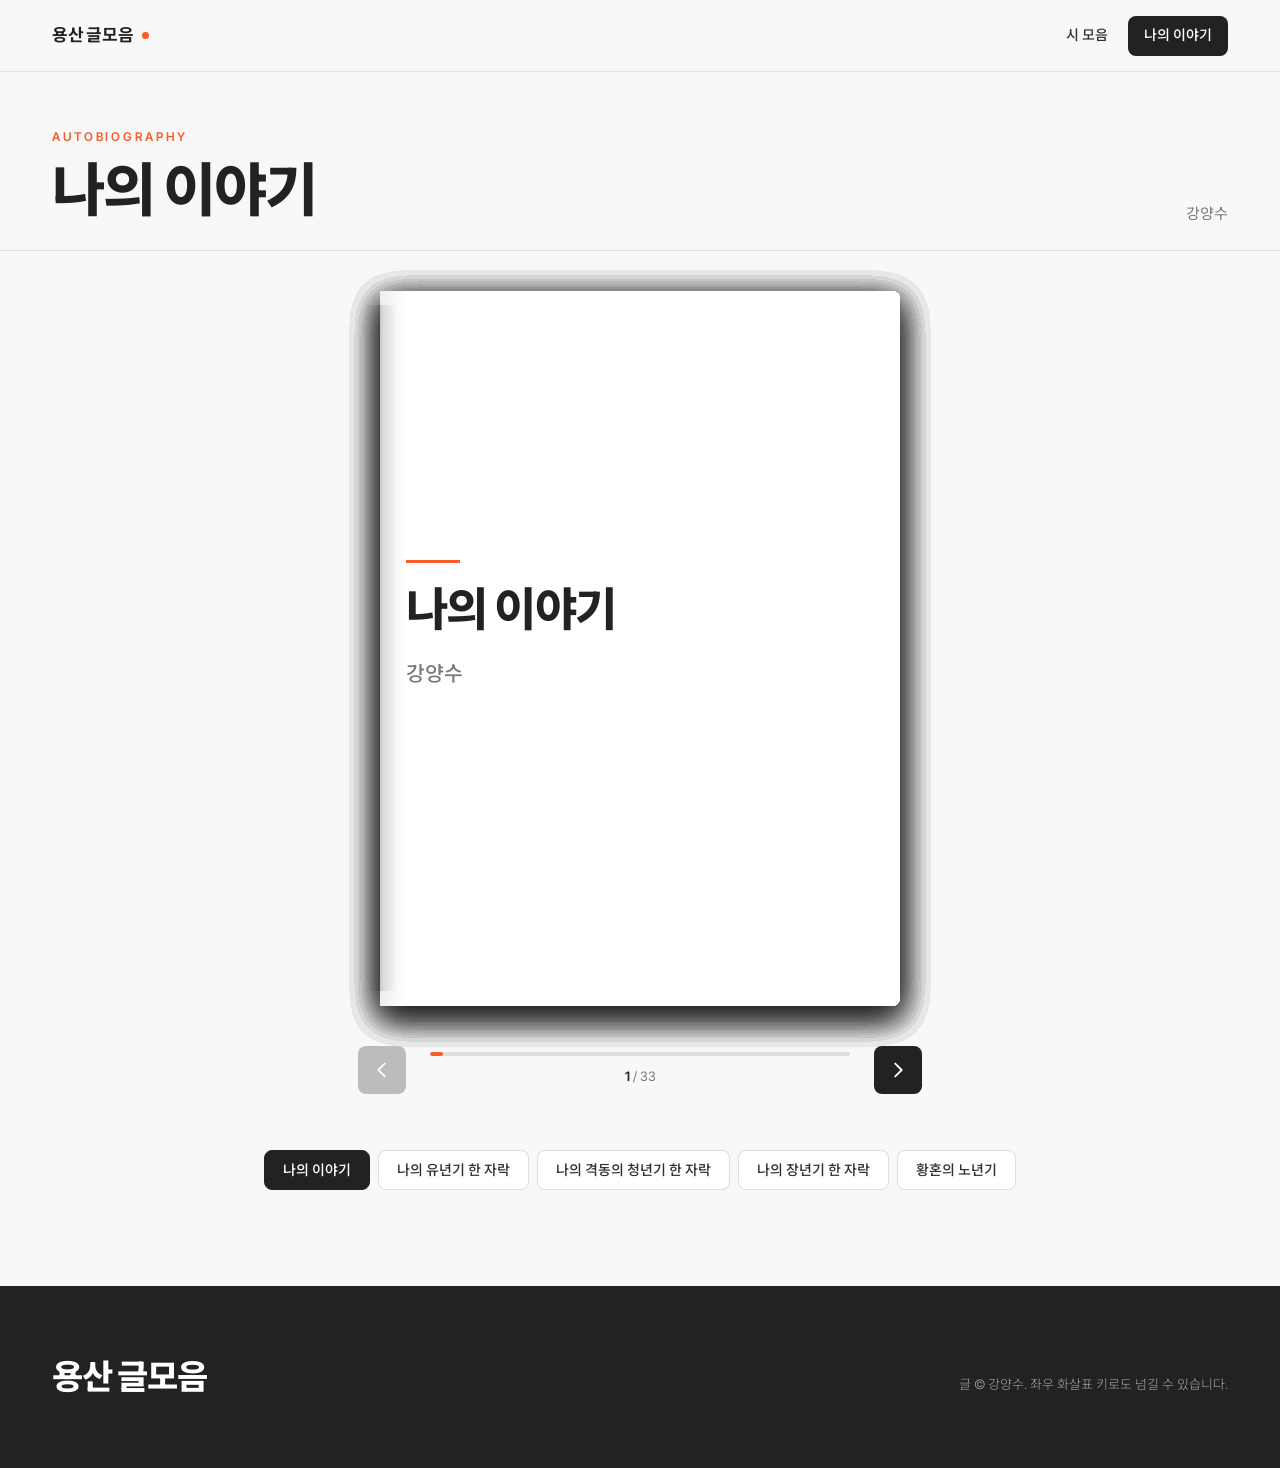
==== book.html @ c01364d7 "DESIGN.md 테마 적용 + 자서전 「나의 이야기」 책 추가 - 미니멀 흑백 + 오렌지 액센트(#FA5D29), Inter Tight / Noto Sans KR - 고정 헤더," ====
<!DOCTYPE html>
<html lang="ko">
<head>
<meta charset="utf-8">
<meta name="viewport" content="width=device-width, initial-scale=1">
<title>나의 이야기 — 용산 글모음</title>
<meta name="description" content="강양수의 자서전 「나의 이야기」를 한 장씩 넘겨 읽습니다.">
<meta name="theme-color" content="#F8F8F8">
<meta property="og:title" content="나의 이야기 — 용산 글모음">
<meta property="og:description" content="한 장씩 넘겨 읽는 자서전.">
<meta property="og:type" content="article">
<link rel="preconnect" href="https://fonts.googleapis.com">
<link rel="preconnect" href="https://fonts.gstatic.com" crossorigin>
<link href="https://fonts.googleapis.com/css2?family=Inter+Tight:wght@300;400;500;600;700;800&family=Noto+Sans+KR:wght@300;400;500;700;900&display=swap" rel="stylesheet">
<link rel="stylesheet" href="assets/style.css">
<link rel="stylesheet" href="assets/book.css">
<link rel="icon" href="data:image/svg+xml,<svg xmlns='http://www.w3.org/2000/svg' viewBox='0 0 32 32'><rect width='32' height='32' rx='7' fill='%23222'/><rect x='7' y='9' width='18' height='2.5' fill='%23fff'/><rect x='7' y='15' width='18' height='2.5' fill='%23fff'/><rect x='7' y='21' width='11' height='2.5' fill='%23FA5D29'/></svg>">
</head>
<body class="book-page">

<a class="skip-link" href="#stage">본문으로 건너뛰기</a>

<header class="header stuck" id="header">
  <div class="header-inner">
    <a class="wordmark" href="index.html">용산 글모음<span class="dot"></span></a>
    <nav class="nav" aria-label="주요">
      <ul class="nav-list">
        <li><a class="nav-link" href="index.html">시 모음</a></li>
        <li><a class="nav-link is-current" href="book.html" aria-current="page">나의 이야기</a></li>
      </ul>
    </nav>
  </div>
</header>

<main class="book-main">
  <div class="container book-head">
    <div>
      <p class="book-eyebrow">AUTOBIOGRAPHY</p>
      <h1 class="book-heading">나의 이야기</h1>
    </div>
    <p class="book-byline">강양수</p>
  </div>

  <div class="stage" id="stage">
    <div class="book" id="book" role="group" aria-label="책 본문" tabindex="0">
      <div class="book-spread" id="spread"></div>
    </div>
  </div>

  <div class="container controls">
    <button class="turn" id="prev" aria-label="이전 장">
      <svg viewBox="0 0 24 24" aria-hidden="true"><path d="M15 5l-7 7 7 7"/></svg>
    </button>

    <div class="progress-wrap">
      <div class="progress" role="progressbar" aria-valuemin="1" aria-valuemax="1" aria-valuenow="1" id="progress">
        <span id="progress-bar"></span>
      </div>
      <p class="progress-label"><span id="page-label">1</span> / <span id="page-total">1</span></p>
    </div>

    <button class="turn" id="next" aria-label="다음 장">
      <svg viewBox="0 0 24 24" aria-hidden="true"><path d="M9 5l7 7-7 7"/></svg>
    </button>
  </div>

  <nav class="toc container" id="toc" aria-label="목차"></nav>
</main>

<footer class="footer">
  <div class="container footer-inner">
    <p class="footer-mark">용산 글모음</p>
    <p class="footer-note">글 &copy; 강양수. 좌우 화살표 키로도 넘길 수 있습니다.</p>
  </div>
</footer>

<script src="assets/book.js"></script>
</body>
</html>
---- assets/style.css ----
/* ==========================================================================
   용산 글모음 — DESIGN.md (Sutera style) 기반 테마
   미니멀 흑백 기조 + 오렌지 액센트
   ========================================================================== */

:root {
  /* 배경 */
  --bg: #F8F8F8;
  --bg-2: #EDEDED;
  --white: #FFFFFF;

  /* 텍스트 */
  --text: #222222;
  --text-2: #313131;
  --text-muted: #7a7a7a;

  /* 액센트 */
  --accent: #FA5D29;
  --cyan: #0693E3;

  /* 버튼 */
  --btn-bg: #222222;
  --btn-bg-hover: #383838;

  /* 형태 */
  --r-sm: 8px;
  --r-lg: 16px;
  --shadow: 0 2px 8px rgba(0, 0, 0, .1);
  --shadow-lg: 0 18px 50px rgba(0, 0, 0, .18);

  /* 레이아웃 */
  --max: 1300px;
  --pad: 52px;
  --gap: 20px;
  --header-h: 118px;
  --header-h-sticky: 71px;

  /* 모션 */
  --ease: cubic-bezier(.25, 1, .5, 1);
  --t: all .3s ease;

  --font: "Inter Tight", "Noto Sans KR", -apple-system, BlinkMacSystemFont, "Segoe UI", sans-serif;
}

* { box-sizing: border-box; }

html {
  -webkit-text-size-adjust: 100%;
  scroll-behavior: smooth;
  scroll-padding-top: var(--header-h-sticky);
}

body {
  margin: 0;
  background: var(--bg);
  color: var(--text);
  font-family: var(--font);
  font-size: 16px;
  font-weight: 400;
  line-height: 1.6;
  word-break: keep-all;
  -webkit-font-smoothing: antialiased;
}

h1, h2, h3 { line-height: 1.2; margin: 0; font-weight: 700; letter-spacing: -.02em; }
p { margin: 0; }
img { max-width: 100%; }

.container {
  width: 100%;
  max-width: var(--max);
  margin-inline: auto;
  padding-inline: var(--pad);
}

.skip-link {
  position: absolute;
  left: -9999px;
  top: 0;
  z-index: 200;
  background: var(--text);
  color: #fff;
  padding: 12px 20px;
  border-radius: 0 0 var(--r-sm) 0;
}
.skip-link:focus { left: 0; }

:focus-visible { outline: 2px solid var(--accent); outline-offset: 3px; }

/* ==========================================================================
   버튼
   ========================================================================== */

.btn {
  display: inline-flex;
  align-items: center;
  justify-content: center;
  height: 48px;
  padding: 0 24px;
  border: none;
  border-radius: var(--r-sm);
  background: var(--btn-bg);
  color: #fff;
  font: inherit;
  font-weight: 500;
  text-decoration: none;
  cursor: pointer;
  transition: background .3s ease, transform .3s ease;
}
.btn:hover { background: var(--btn-bg-hover); }
.btn-accent { background: var(--accent); }
.btn-accent:hover { background: #e04d1c; }

.link-accent {
  color: var(--accent);
  text-decoration: none;
  font-weight: 500;
  border-bottom: 1px solid transparent;
  transition: var(--t);
}
.link-accent:hover { border-bottom-color: var(--accent); }
.link-accent::after { content: " \2197"; }

/* ==========================================================================
   헤더
   ========================================================================== */

.header {
  position: fixed;
  inset: 0 0 auto 0;
  z-index: 100;
  height: var(--header-h);
  display: flex;
  align-items: center;
  transition: height .3s ease, background .3s ease, box-shadow .3s ease;
}

.header.stuck {
  height: var(--header-h-sticky);
  background: rgba(248, 248, 248, .88);
  backdrop-filter: saturate(160%) blur(12px);
  box-shadow: 0 1px 0 rgba(34, 34, 34, .08);
}

.header-inner {
  width: 100%;
  max-width: var(--max);
  margin-inline: auto;
  padding-inline: var(--pad);
  display: flex;
  align-items: center;
  justify-content: space-between;
  gap: var(--gap);
}

.wordmark {
  display: inline-flex;
  align-items: center;
  gap: 8px;
  color: #fff;
  font-size: 17px;
  font-weight: 700;
  letter-spacing: -.01em;
  text-decoration: none;
  transition: color .3s ease;
}
.header.stuck .wordmark { color: var(--text); }

.wordmark .dot {
  width: 7px;
  height: 7px;
  border-radius: 50%;
  background: var(--accent);
}

.nav-list {
  display: flex;
  align-items: center;
  gap: 4px;
  margin: 0;
  padding: 0;
  list-style: none;
}

.nav-list button {
  height: 40px;
  padding: 0 16px;
  border: none;
  border-radius: var(--r-sm);
  background: transparent;
  color: rgba(255, 255, 255, .8);
  font: inherit;
  font-size: 14px;
  font-weight: 500;
  cursor: pointer;
  transition: var(--t);
}
.nav-list button:hover { color: #fff; background: rgba(255, 255, 255, .14); }
.nav-list button[aria-pressed="true"] { background: var(--accent); color: #fff; }

.header.stuck .nav-list button { color: var(--text-2); }
.header.stuck .nav-list button:hover { background: var(--bg-2); color: var(--text); }
.header.stuck .nav-list button[aria-pressed="true"] { background: var(--btn-bg); color: #fff; }

.burger {
  display: none;
  width: 44px;
  height: 44px;
  border: none;
  border-radius: var(--r-sm);
  background: transparent;
  cursor: pointer;
  padding: 12px 10px;
  flex-direction: column;
  justify-content: space-between;
}
.burger span {
  display: block;
  height: 2px;
  background: #fff;
  transition: var(--t);
}
.header.stuck .burger span { background: var(--text); }
.burger[aria-expanded="true"] span { background: var(--text); }
.burger[aria-expanded="true"] span:nth-child(1) { transform: translateY(9px) rotate(45deg); }
.burger[aria-expanded="true"] span:nth-child(2) { opacity: 0; }
.burger[aria-expanded="true"] span:nth-child(3) { transform: translateY(-9px) rotate(-45deg); }

/* 슬라이드아웃 패널 */
.panel {
  position: fixed;
  inset: 0 0 0 auto;
  width: min(340px, 84vw);
  z-index: 99;
  background: var(--white);
  box-shadow: var(--shadow-lg);
  padding: calc(var(--header-h-sticky) + 24px) 28px 32px;
  transform: translateX(100%);
  transition: transform .3s var(--ease);
}
.panel[hidden] { display: block; visibility: hidden; }
.panel.open { transform: translateX(0); visibility: visible; }

.panel-list { list-style: none; margin: 0; padding: 0; display: grid; gap: 6px; }
.panel-list button {
  width: 100%;
  height: 48px;
  padding: 0 18px;
  border: none;
  border-radius: var(--r-sm);
  background: var(--bg);
  color: var(--text-2);
  font: inherit;
  font-size: 15px;
  font-weight: 500;
  text-align: left;
  cursor: pointer;
  transition: var(--t);
}
.panel-list button[aria-pressed="true"] { background: var(--btn-bg); color: #fff; }

.panel-book { margin-top: 14px; padding-top: 14px; border-top: 1px solid rgba(34, 34, 34, .1); }
.panel-book a {
  display: flex;
  align-items: center;
  height: 48px;
  padding: 0 18px;
  border-radius: var(--r-sm);
  background: var(--accent);
  color: #fff;
  font-size: 15px;
  font-weight: 600;
  text-decoration: none;
}

/* ==========================================================================
   히어로
   ========================================================================== */

.hero {
  position: relative;
  min-height: 82vh;
  display: flex;
  align-items: center;
  background: #1a1a1a;
  overflow: hidden;
  isolation: isolate;
}

.hero-media {
  position: absolute;
  inset: 0;
  z-index: -1;
  background-image: url("thumbs/%EC%84%9C%EC%98%88%EC%8B%A4%20%EC%B0%AC%EA%B0%80.jpg");
  background-size: cover;
  background-position: center 38%;
  filter: grayscale(1) brightness(.42) contrast(1.05);
  transform: scale(1.04);
  animation: heroZoom 14s ease-out forwards;
}

@keyframes heroZoom {
  from { transform: scale(1.12); }
  to   { transform: scale(1.02); }
}

.hero-media::after {
  content: "";
  position: absolute;
  inset: 0;
  background: linear-gradient(180deg, rgba(0, 0, 0, .55) 0%, rgba(0, 0, 0, .2) 45%, rgba(0, 0, 0, .55) 100%);
}

.hero-inner {
  width: 100%;
  max-width: var(--max);
  margin-inline: auto;
  padding: calc(var(--header-h) + 40px) var(--pad) 170px;
  color: #fff;
}

.hero-eyebrow {
  font-size: 13px;
  font-weight: 600;
  letter-spacing: .24em;
  color: var(--accent);
  margin-bottom: 22px;
}

.hero-title {
  font-size: clamp(42px, 11.5vw, 146px);
  font-weight: 800;
  letter-spacing: -.035em;
  line-height: 1.02;
  margin-bottom: 28px;
}

.hero-title .line { display: block; overflow: hidden; }

.hero-sub {
  max-width: 40ch;
  font-size: clamp(16px, 1.5vw, 20px);
  font-weight: 300;
  line-height: 1.6;
  color: rgba(255, 255, 255, .82);
  margin-bottom: 34px;
}

/* 텍스트 리빌 — display 는 각 요소의 것을 그대로 둔다 */
.reveal {
  transform: translateY(1.3em);
  opacity: 0;
  animation: revealUp 1.2s var(--ease) forwards;
  animation-delay: var(--d, 0ms);
}
span.reveal { display: inline-block; }
@keyframes revealUp {
  to { transform: translateY(0); opacity: 1; }
}

/* Shape divider */
.shape-divider {
  position: absolute;
  left: 0;
  right: 0;
  bottom: -1px;
  height: 150px;
  line-height: 0;
  pointer-events: none;
}
.shape-divider svg { width: 100%; height: 100%; display: block; }
.shape-divider path { fill: var(--bg); }

/* ==========================================================================
   목록
   ========================================================================== */

main { padding: 72px 0 110px; }

.section-head {
  display: flex;
  align-items: baseline;
  justify-content: space-between;
  gap: var(--gap);
  padding-bottom: 22px;
  margin-bottom: 40px;
  border-bottom: 1px solid rgba(34, 34, 34, .12);
}

.section-title {
  font-size: clamp(24px, 3.4vw, 42px);
  font-weight: 700;
  letter-spacing: -.03em;
}

.section-meta {
  font-size: 14px;
  color: var(--text-muted);
  white-space: nowrap;
}
.section-meta #count { color: var(--accent); font-weight: 600; }

.grid {
  display: grid;
  grid-template-columns: repeat(auto-fill, minmax(280px, 1fr));
  gap: 36px var(--gap);
}

.card {
  display: flex;
  flex-direction: column;
  padding: 0;
  border: none;
  text-align: left;
  font: inherit;
  color: inherit;
  background: transparent;
  cursor: pointer;
  opacity: 0;
  transform: translateY(28px);
  transition: opacity .7s var(--ease), transform .7s var(--ease);
}
.card.in { opacity: 1; transform: none; }

.card-media {
  position: relative;
  aspect-ratio: 16 / 12;
  overflow: hidden;
  border-radius: var(--r-lg);
  background: var(--bg-2);
}

.card-media img {
  width: 100%;
  height: 100%;
  object-fit: cover;
  object-position: 50% 20%;
  display: block;
  transition: transform .5s var(--ease), filter .3s ease;
}

.card:hover .card-media img,
.card:focus-visible .card-media img {
  transform: scale(1.045);
  filter: brightness(80%);
}

.card-tag {
  position: absolute;
  left: 14px;
  top: 14px;
  z-index: 1;
  height: 28px;
  padding: 0 12px;
  display: inline-flex;
  align-items: center;
  border-radius: 999px;
  background: rgba(255, 255, 255, .92);
  color: var(--text);
  font-size: 12px;
  font-weight: 600;
  letter-spacing: .02em;
}

.card-body { padding: 18px 2px 0; }

.card-title {
  font-size: 20px;
  font-weight: 700;
  letter-spacing: -.02em;
  margin-bottom: 8px;
  transition: color .3s ease;
}
.card:hover .card-title { color: var(--accent); }

.card-excerpt {
  font-size: 14px;
  font-weight: 300;
  line-height: 1.7;
  color: var(--text-muted);
  white-space: pre-line;
  overflow: hidden;
  display: -webkit-box;
  -webkit-line-clamp: 2;
  -webkit-box-orient: vertical;
}

.empty {
  padding: 60px 0 40px;
  text-align: center;
  color: var(--text-muted);
}

/* 자서전 배너 */
.banner {
  margin-top: 72px;
  padding: clamp(32px, 4vw, 52px);
  border-radius: var(--r-lg);
  background: var(--text);
  color: #fff;
  text-decoration: none;
  display: flex;
  align-items: center;
  justify-content: space-between;
  gap: 28px;
  flex-wrap: wrap;
  transition: background .3s ease;
}
.banner:hover { background: var(--btn-bg-hover); }

.banner-eyebrow {
  font-size: 12px;
  font-weight: 600;
  letter-spacing: .24em;
  color: var(--accent);
  margin-bottom: 10px;
}
.banner-title {
  font-size: clamp(26px, 3.4vw, 40px);
  font-weight: 800;
  letter-spacing: -.03em;
  margin-bottom: 8px;
}
.banner-sub { font-size: 15px; font-weight: 300; color: rgba(255, 255, 255, .68); }

.banner-cta {
  flex: none;
  display: inline-flex;
  align-items: center;
  gap: 10px;
  height: 48px;
  padding: 0 22px;
  border-radius: var(--r-sm);
  background: var(--accent);
  font-size: 15px;
  font-weight: 600;
  transition: transform .3s ease;
}
.banner:hover .banner-cta { transform: translateX(4px); }
.banner-cta svg { width: 18px; height: 18px; fill: none; stroke: currentColor; stroke-width: 2; stroke-linecap: round; stroke-linejoin: round; }

/* 헤더의 자서전 링크 */
.nav-book {
  display: inline-flex;
  align-items: center;
  height: 40px;
  margin-left: 10px;
  padding: 0 16px;
  border: 1px solid rgba(255, 255, 255, .32);
  border-radius: var(--r-sm);
  color: #fff;
  font-size: 14px;
  font-weight: 500;
  text-decoration: none;
  white-space: nowrap;
  transition: var(--t);
}
.nav-book:hover { background: #fff; color: var(--text); border-color: #fff; }
.header.stuck .nav-book { border-color: rgba(34, 34, 34, .2); color: var(--text-2); }
.header.stuck .nav-book:hover { background: var(--btn-bg); border-color: var(--btn-bg); color: #fff; }

/* ==========================================================================
   푸터
   ========================================================================== */

.footer {
  background: var(--text);
  color: #fff;
  padding: 64px 0;
}

.footer-inner {
  display: flex;
  align-items: baseline;
  justify-content: space-between;
  gap: var(--gap);
  flex-wrap: wrap;
}

.footer-mark {
  font-size: clamp(22px, 3vw, 34px);
  font-weight: 800;
  letter-spacing: -.03em;
}

.footer-note {
  font-size: 13px;
  font-weight: 300;
  color: rgba(255, 255, 255, .6);
}

/* ==========================================================================
   뷰어
   ========================================================================== */

.viewer {
  position: fixed;
  inset: 0;
  z-index: 150;
  background: rgba(20, 20, 20, .86);
  backdrop-filter: blur(6px);
  overflow-y: auto;
  padding: 84px 24px 48px;
  animation: fadeIn .3s ease;
}
.viewer[hidden] { display: none; }
@keyframes fadeIn { from { opacity: 0 } to { opacity: 1 } }

.viewer-panel {
  width: min(1180px, 100%);
  margin-inline: auto;
  background: var(--white);
  border-radius: var(--r-lg);
  box-shadow: var(--shadow-lg);
  overflow: hidden;
}

.viewer-head {
  display: flex;
  align-items: flex-start;
  justify-content: space-between;
  gap: var(--gap);
  padding: 32px 40px 26px;
  border-bottom: 1px solid rgba(34, 34, 34, .1);
}

.viewer-cat {
  font-size: 12px;
  font-weight: 600;
  letter-spacing: .18em;
  color: var(--accent);
  margin-bottom: 8px;
}

.viewer-head h2 {
  font-size: clamp(24px, 3vw, 36px);
  font-weight: 700;
  letter-spacing: -.03em;
}

.viewer-count { font-size: 13px; color: var(--text-muted); white-space: nowrap; padding-top: 6px; }

.viewer-body { display: grid; grid-template-columns: 1.1fr 1fr; }

.viewer-figure {
  margin: 0;
  padding: 32px;
  background: var(--bg-2);
}

.viewer-figure img {
  width: 100%;
  height: auto;
  display: block;
  border-radius: var(--r-sm);
  box-shadow: var(--shadow);
  background: #fff;
}

.viewer-figure figcaption { margin-top: 18px; text-align: center; font-size: 13px; }

.viewer-text {
  padding: 40px 44px 52px;
  white-space: pre-wrap;
  font-size: 16px;
  font-weight: 300;
  line-height: 2;
  color: var(--text-2);
  overflow-wrap: break-word;
}

.viewer-text .poem-title {
  display: block;
  font-size: 19px;
  font-weight: 700;
  color: var(--text);
  letter-spacing: -.02em;
  margin-bottom: 26px;
  padding-bottom: 18px;
  border-bottom: 2px solid var(--accent);
  width: fit-content;
}

.spinner {
  display: inline-block;
  width: 18px;
  height: 18px;
  border: 2px solid rgba(34, 34, 34, .18);
  border-top-color: var(--accent);
  border-radius: 50%;
  animation: loadingSpinner .6s linear infinite;
  vertical-align: -3px;
}
@keyframes loadingSpinner {
  0%   { transform: rotate(0deg); }
  100% { transform: rotate(360deg); }
}

/* 뷰어 컨트롤 */
.ctrl {
  position: fixed;
  z-index: 160;
  width: 48px;
  height: 48px;
  border: none;
  border-radius: var(--r-sm);
  background: rgba(255, 255, 255, .14);
  color: #fff;
  cursor: pointer;
  display: grid;
  place-items: center;
  transition: background .3s ease;
}
.ctrl:hover { background: rgba(255, 255, 255, .3); }
.ctrl svg { width: 22px; height: 22px; fill: none; stroke: currentColor; stroke-width: 2; stroke-linecap: round; stroke-linejoin: round; }

.ctrl-close { top: 24px; right: 24px; }
.ctrl-prev  { top: 50%; left: 24px;  transform: translateY(-50%); }
.ctrl-next  { top: 50%; right: 24px; transform: translateY(-50%); }

/* ==========================================================================
   반응형
   ========================================================================== */

@media (max-width: 1270px) {
  :root { --pad: 40px; }
}

@media (max-width: 999px) {
  :root { --header-h: 76px; --header-h-sticky: 64px; }
  .nav { display: none; }
  .burger { display: flex; }
  .hero-inner { padding-bottom: 140px; }
  .viewer-body { grid-template-columns: 1fr; }
  .viewer-figure { padding: 24px; }
  .viewer-head { padding: 26px 26px 22px; }
  .viewer-text { padding: 30px 26px 40px; }
  .ctrl-prev { left: 12px; }
  .ctrl-next { right: 12px; }
  .ctrl-close { top: 16px; right: 16px; }
}

@media (max-width: 768px) {
  :root { --pad: 24px; }
  .shape-divider { height: 80px; }
  main { padding: 48px 0 80px; }
  .grid { grid-template-columns: repeat(auto-fill, minmax(240px, 1fr)); gap: 30px 16px; }
  .viewer { padding: 76px 12px 32px; }
}

@media (max-width: 576px) {
  .grid { grid-template-columns: 1fr; }
  .hero { min-height: 74vh; }
  .footer { padding: 44px 0; }
  .footer-inner { flex-direction: column; gap: 12px; }
}

@media (prefers-reduced-motion: reduce) {
  html { scroll-behavior: auto; }
  *, *::before, *::after {
    animation-duration: .01ms !important;
    animation-iteration-count: 1 !important;
    transition-duration: .01ms !important;
  }
  .reveal { transform: none; opacity: 1; }
  .card { opacity: 1; transform: none; }
  .hero-media { animation: none; transform: none; }
}
---- assets/book.css ----
/* ==========================================================================
   나의 이야기 — 넘겨 읽는 책
   style.css 의 토큰을 그대로 쓴다
   ========================================================================== */

.book-page { background: var(--bg); }

.book-main { padding: calc(var(--header-h-sticky) + 56px) 0 96px; }

/* ---------- 머리말 ---------- */

.book-head {
  display: flex;
  align-items: flex-end;
  justify-content: space-between;
  gap: var(--gap);
  flex-wrap: wrap;
  padding-bottom: 24px;
  margin-bottom: 40px;
  border-bottom: 1px solid rgba(34, 34, 34, .12);
}

.book-eyebrow {
  font-size: 12px;
  font-weight: 600;
  letter-spacing: .24em;
  color: var(--accent);
  margin-bottom: 10px;
}

.book-heading {
  font-size: clamp(30px, 5vw, 58px);
  font-weight: 800;
  letter-spacing: -.035em;
}

.book-byline { font-size: 15px; color: var(--text-muted); }

/* ---------- 무대 ---------- */

.stage {
  width: 100%;
  max-width: var(--max);
  margin-inline: auto;
  padding-inline: var(--pad);
}

.book {
  position: relative;
  margin-inline: auto;
  width: min(1040px, 100%);
  aspect-ratio: 16 / 11;
  perspective: 2600px;
  outline: none;
}

.book-spread {
  position: absolute;
  inset: 0;
  transform-style: preserve-3d;
  transition: transform .5s var(--ease);
}

/* 한 쪽만 펼쳐졌을 때는 가운데로 */
.book-spread.at-start { transform: translateX(-25%); }
.book-spread.at-end   { transform: translateX(25%); }

/* 책등 그림자 */
.book-spread::before {
  content: "";
  position: absolute;
  left: 50%;
  top: 2%;
  bottom: 2%;
  width: 34px;
  transform: translateX(-50%);
  background: linear-gradient(90deg, rgba(0, 0, 0, 0) 0%, rgba(0, 0, 0, .09) 42%, rgba(0, 0, 0, .16) 50%, rgba(0, 0, 0, .09) 58%, rgba(0, 0, 0, 0) 100%);
  z-index: 60;
  pointer-events: none;
}

/* ---------- 장(sheet) ---------- */

.sheet {
  position: absolute;
  top: 0;
  left: 50%;
  width: 50%;
  height: 100%;
  transform-origin: left center;
  transform-style: preserve-3d;
  transition: transform .85s var(--ease);
}

.sheet.flipped { transform: rotateY(-180deg); }

.leaf {
  position: absolute;
  inset: 0;
  backface-visibility: hidden;
  -webkit-backface-visibility: hidden;
  background: var(--white);
  border-radius: 0 var(--r-sm) var(--r-sm) 0;
  box-shadow: 0 10px 34px rgba(0, 0, 0, .13);
  overflow: hidden;
  display: flex;
  flex-direction: column;
}

.leaf.back {
  transform: rotateY(180deg);
  border-radius: var(--r-sm) 0 0 var(--r-sm);
  box-shadow: 0 10px 34px rgba(0, 0, 0, .1);
}

/* 안쪽 접힘 음영 */
.leaf::after {
  content: "";
  position: absolute;
  top: 0;
  bottom: 0;
  width: 26px;
  pointer-events: none;
}
.leaf.front::after { left: 0;  background: linear-gradient(90deg, rgba(0, 0, 0, .07), rgba(0, 0, 0, 0)); }
.leaf.back::after  { right: 0; background: linear-gradient(270deg, rgba(0, 0, 0, .07), rgba(0, 0, 0, 0)); }

/* ---------- 지면 ---------- */

.leaf-body {
  flex: 1;
  padding: clamp(28px, 4.2%, 56px) clamp(26px, 5%, 58px);
  overflow-y: auto;
  overscroll-behavior: contain;
}

.leaf-foot {
  flex: none;
  padding: 0 clamp(26px, 5%, 58px) 20px;
  font-size: 12px;
  color: #b3aca6;
  letter-spacing: .08em;
}
.leaf.front .leaf-foot { text-align: right; }
.leaf.back  .leaf-foot { text-align: left; }

.leaf p {
  font-size: clamp(13.5px, 1.15vw, 15.5px);
  font-weight: 300;
  line-height: 1.95;
  color: var(--text-2);
  margin-bottom: 1.05em;
}
.leaf p:last-child { margin-bottom: 0; }

.leaf .verse {
  margin: 1.4em 0;
  padding-left: 1.1em;
  border-left: 2px solid var(--accent);
  font-weight: 400;
  color: var(--text);
  white-space: pre-line;
  line-height: 1.9;
}

/* 표지 / 장 표제지 */
.leaf.is-cover .leaf-body,
.leaf.is-chapter .leaf-body {
  display: flex;
  flex-direction: column;
  align-items: flex-start;
  justify-content: center;
}

.leaf .p-title {
  font-size: clamp(30px, 3.6vw, 50px);
  font-weight: 800;
  letter-spacing: -.035em;
  line-height: 1.15;
  color: var(--text);
}

.leaf .p-sub {
  font-size: clamp(15px, 1.6vw, 21px);
  font-weight: 500;
  color: var(--text-muted);
  margin-top: 14px;
}

.leaf.is-cover .p-title { margin-bottom: 4px; }
.leaf.is-cover::before,
.leaf.is-chapter::before {
  content: "";
  position: absolute;
  left: clamp(26px, 5%, 58px);
  top: 50%;
  width: 54px;
  height: 3px;
  background: var(--accent);
  transform: translateY(-88px);
}

.leaf.is-chapter .p-sub {
  font-size: clamp(22px, 2.8vw, 36px);
  font-weight: 700;
  color: var(--text);
  letter-spacing: -.03em;
  margin-top: 0;
}

.leaf.is-blank { background: #fbfaf8; }

/* ---------- 조작부 ---------- */

.controls {
  display: flex;
  align-items: center;
  justify-content: center;
  gap: 24px;
  margin-top: 40px;
}

.turn {
  flex: none;
  width: 48px;
  height: 48px;
  border: none;
  border-radius: var(--r-sm);
  background: var(--btn-bg);
  color: #fff;
  cursor: pointer;
  display: grid;
  place-items: center;
  transition: background .3s ease, opacity .3s ease;
}
.turn:hover:not(:disabled) { background: var(--btn-bg-hover); }
.turn:disabled { opacity: .28; cursor: default; }
.turn svg { width: 22px; height: 22px; fill: none; stroke: currentColor; stroke-width: 2; stroke-linecap: round; stroke-linejoin: round; }

.progress-wrap { width: min(420px, 52vw); }

.progress {
  height: 4px;
  border-radius: 999px;
  background: rgba(34, 34, 34, .12);
  overflow: hidden;
}
.progress span {
  display: block;
  height: 100%;
  width: 0;
  background: var(--accent);
  border-radius: 999px;
  transition: width .5s var(--ease);
}

.progress-label {
  margin-top: 10px;
  text-align: center;
  font-size: 13px;
  color: var(--text-muted);
}
.progress-label #page-label { color: var(--text); font-weight: 600; }

/* ---------- 목차 ---------- */

.toc {
  margin-top: 56px;
  display: flex;
  flex-wrap: wrap;
  gap: 8px;
  justify-content: center;
}

.toc button {
  height: 40px;
  padding: 0 18px;
  border: 1px solid rgba(34, 34, 34, .14);
  border-radius: var(--r-sm);
  background: var(--white);
  color: var(--text-2);
  font: inherit;
  font-size: 14px;
  font-weight: 500;
  cursor: pointer;
  transition: var(--t);
}
.toc button:hover { border-color: var(--accent); color: var(--accent); }
.toc button[aria-current="true"] { background: var(--btn-bg); border-color: var(--btn-bg); color: #fff; }

/* ---------- 헤더 링크 ---------- */

.nav-link {
  display: inline-flex;
  align-items: center;
  height: 40px;
  padding: 0 16px;
  border-radius: var(--r-sm);
  color: var(--text-2);
  font-size: 14px;
  font-weight: 500;
  text-decoration: none;
  transition: var(--t);
}
.nav-link:hover { background: var(--bg-2); color: var(--text); }
.nav-link.is-current { background: var(--btn-bg); color: #fff; }

/* ---------- 모바일: 한 장씩 ---------- */

@media (max-width: 860px) {
  .book-main { padding-top: calc(var(--header-h-sticky) + 32px); }
  .book { aspect-ratio: 3 / 4; perspective: none; }
  .book-spread::before { display: none; }

  .sheet {
    left: 0;
    width: 100%;
    transform: none !important;
    transition: opacity .35s ease, transform .35s var(--ease);
    opacity: 0;
    pointer-events: none;
  }
  .sheet.m-active { opacity: 1; pointer-events: auto; z-index: 5 !important; }

  .leaf {
    border-radius: var(--r-sm);
    transform: none !important;
    opacity: 0;
    pointer-events: none;
  }
  .leaf.m-show { opacity: 1; pointer-events: auto; }
  .leaf::after { display: none; }
  .leaf .leaf-foot { text-align: center !important; }

  .controls { gap: 14px; margin-top: 28px; }
  .progress-wrap { width: 100%; }
  .toc { margin-top: 36px; }
}

@media (prefers-reduced-motion: reduce) {
  .sheet { transition: none; }
}
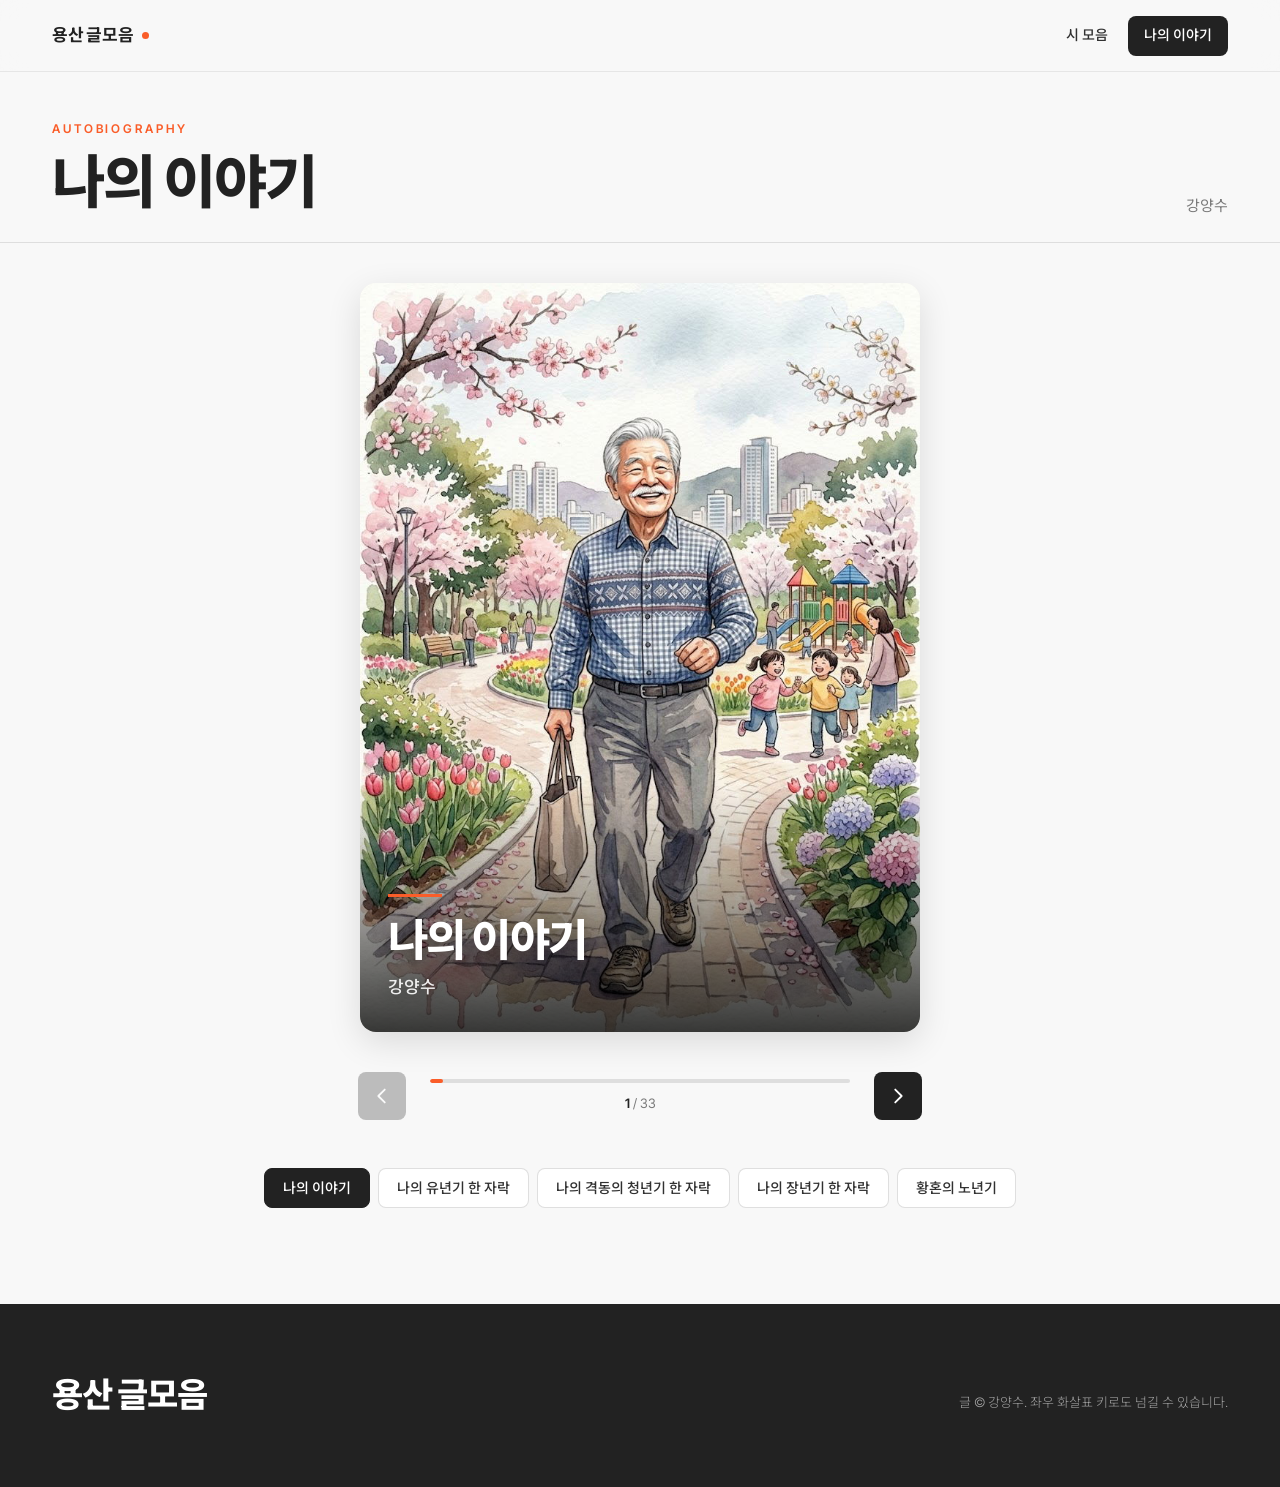
==== commit b7c9aad3: "「나의 이야기」에 쪽 그림 33장 추가 + 본문 교정 - 쪽마다 그림을 붙였다. 1쪽은 그림 위에 제목을 얹은 표지,   2쪽부터는 왼쪽 그림 / 오른쪽 글 (좁은 화면에서는 그림" ====
--- a/book.html
+++ b/book.html
@@ -4,10 +4,10 @@
 <meta charset="utf-8">
 <meta name="viewport" content="width=device-width, initial-scale=1">
 <title>나의 이야기 — 용산 글모음</title>
-<meta name="description" content="강양수의 자서전 「나의 이야기」를 한 장씩 넘겨 읽습니다.">
+<meta name="description" content="강양수의 자서전 「나의 이야기」를 그림과 함께 한 장씩 넘겨 읽습니다.">
 <meta name="theme-color" content="#F8F8F8">
 <meta property="og:title" content="나의 이야기 — 용산 글모음">
-<meta property="og:description" content="한 장씩 넘겨 읽는 자서전.">
+<meta property="og:description" content="그림과 함께 한 장씩 넘겨 읽는 자서전.">
 <meta property="og:type" content="article">
 <link rel="preconnect" href="https://fonts.googleapis.com">
 <link rel="preconnect" href="https://fonts.gstatic.com" crossorigin>
@@ -42,9 +42,7 @@
   </div>
 
   <div class="stage" id="stage">
-    <div class="book" id="book" role="group" aria-label="책 본문" tabindex="0">
-      <div class="book-spread" id="spread"></div>
-    </div>
+    <div class="pages" id="pages" role="group" aria-label="책 본문"></div>
   </div>
 
   <div class="container controls">
--- a/assets/style.css
+++ b/assets/style.css
@@ -171,6 +171,12 @@
   height: 7px;
   border-radius: 50%;
   background: var(--accent);
+}
+
+.nav {
+  display: flex;
+  align-items: center;
+  gap: 4px;
 }
 
 .nav-list {
@@ -202,75 +208,45 @@
 .header.stuck .nav-list button:hover { background: var(--bg-2); color: var(--text); }
 .header.stuck .nav-list button[aria-pressed="true"] { background: var(--btn-bg); color: #fff; }
 
-.burger {
+.header-right {
+  display: flex;
+  align-items: center;
+  gap: 4px;
+}
+
+/* 좁은 화면에서 본문 위에 놓이는 분류 줄 (가로 스크롤) */
+.filters-inline {
   display: none;
-  width: 44px;
-  height: 44px;
-  border: none;
+  gap: 8px;
+  margin: -18px 0 30px;
+  padding-bottom: 4px;
+  overflow-x: auto;
+  scrollbar-width: none;
+  -ms-overflow-style: none;
+  scroll-snap-type: x proximity;
+  -webkit-overflow-scrolling: touch;
+}
+.filters-inline::-webkit-scrollbar { display: none; }
+
+.filters-inline button {
+  flex: none;
+  height: 40px;
+  padding: 0 18px;
+  border: 1px solid rgba(34, 34, 34, .14);
   border-radius: var(--r-sm);
-  background: transparent;
-  cursor: pointer;
-  padding: 12px 10px;
-  flex-direction: column;
-  justify-content: space-between;
-}
-.burger span {
-  display: block;
-  height: 2px;
-  background: #fff;
-  transition: var(--t);
-}
-.header.stuck .burger span { background: var(--text); }
-.burger[aria-expanded="true"] span { background: var(--text); }
-.burger[aria-expanded="true"] span:nth-child(1) { transform: translateY(9px) rotate(45deg); }
-.burger[aria-expanded="true"] span:nth-child(2) { opacity: 0; }
-.burger[aria-expanded="true"] span:nth-child(3) { transform: translateY(-9px) rotate(-45deg); }
-
-/* 슬라이드아웃 패널 */
-.panel {
-  position: fixed;
-  inset: 0 0 0 auto;
-  width: min(340px, 84vw);
-  z-index: 99;
   background: var(--white);
-  box-shadow: var(--shadow-lg);
-  padding: calc(var(--header-h-sticky) + 24px) 28px 32px;
-  transform: translateX(100%);
-  transition: transform .3s var(--ease);
-}
-.panel[hidden] { display: block; visibility: hidden; }
-.panel.open { transform: translateX(0); visibility: visible; }
-
-.panel-list { list-style: none; margin: 0; padding: 0; display: grid; gap: 6px; }
-.panel-list button {
-  width: 100%;
-  height: 48px;
-  padding: 0 18px;
-  border: none;
-  border-radius: var(--r-sm);
-  background: var(--bg);
   color: var(--text-2);
   font: inherit;
-  font-size: 15px;
+  font-size: 14px;
   font-weight: 500;
-  text-align: left;
   cursor: pointer;
+  scroll-snap-align: start;
   transition: var(--t);
 }
-.panel-list button[aria-pressed="true"] { background: var(--btn-bg); color: #fff; }
-
-.panel-book { margin-top: 14px; padding-top: 14px; border-top: 1px solid rgba(34, 34, 34, .1); }
-.panel-book a {
-  display: flex;
-  align-items: center;
-  height: 48px;
-  padding: 0 18px;
-  border-radius: var(--r-sm);
-  background: var(--accent);
-  color: #fff;
-  font-size: 15px;
-  font-weight: 600;
-  text-decoration: none;
+.filters-inline button[aria-pressed="true"] {
+  background: var(--btn-bg);
+  border-color: var(--btn-bg);
+  color: #fff;
 }
 
 /* ==========================================================================
@@ -546,6 +522,7 @@
   height: 40px;
   margin-left: 10px;
   padding: 0 16px;
+  background: transparent;
   border: 1px solid rgba(255, 255, 255, .32);
   border-radius: var(--r-sm);
   color: #fff;
@@ -728,8 +705,9 @@
 
 @media (max-width: 999px) {
   :root { --header-h: 76px; --header-h-sticky: 64px; }
-  .nav { display: none; }
-  .burger { display: flex; }
+  /* 분류는 헤더에서 빼고 본문 위 가로줄로 옮긴다 (책 링크는 헤더에 그대로 둔다) */
+  .nav-filters { display: none; }
+  .filters-inline { display: flex; }
   .hero-inner { padding-bottom: 140px; }
   .viewer-body { grid-template-columns: 1fr; }
   .viewer-figure { padding: 24px; }
@@ -742,6 +720,11 @@
 
 @media (max-width: 768px) {
   :root { --pad: 24px; }
+  /* 분류 줄은 화면 끝까지 흐르게 */
+  .filters-inline {
+    margin-inline: calc(var(--pad) * -1);
+    padding-inline: var(--pad);
+  }
   .shape-divider { height: 80px; }
   main { padding: 48px 0 80px; }
   .grid { grid-template-columns: repeat(auto-fill, minmax(240px, 1fr)); gap: 30px 16px; }
--- a/assets/book.css
+++ b/assets/book.css
@@ -1,11 +1,12 @@
 /* ==========================================================================
-   나의 이야기 — 넘겨 읽는 책
+   나의 이야기 — 그림과 글
+   1쪽은 표지, 2쪽부터는 왼쪽 그림 / 오른쪽 글
    style.css 의 토큰을 그대로 쓴다
    ========================================================================== */
 
 .book-page { background: var(--bg); }
 
-.book-main { padding: calc(var(--header-h-sticky) + 56px) 0 96px; }
+.book-main { padding: calc(var(--header-h-sticky) + 48px) 0 96px; }
 
 /* ---------- 머리말 ---------- */
 
@@ -45,170 +46,167 @@
   padding-inline: var(--pad);
 }
 
-.book {
+.pages {
+  width: min(1000px, 100%);
+  margin-inline: auto;
+}
+
+/* 한 번에 한 쪽만 보여 준다 */
+.page { display: none; }
+
+.page.is-current {
+  display: grid;
+  grid-template-columns: minmax(0, 1fr) minmax(0, 1fr);
+  gap: clamp(20px, 3.4vw, 44px);
+  align-items: stretch;         /* 글 칸이 그림 높이에 맞춰 늘어난다 */
+  animation: page-in .35s var(--ease) both;
+}
+
+@keyframes page-in {
+  from { opacity: 0; transform: translateY(8px); }
+  to   { opacity: 1; transform: none; }
+}
+
+/* ---------- 그림 ---------- */
+
+.page-art {
   position: relative;
-  margin-inline: auto;
-  width: min(1040px, 100%);
-  aspect-ratio: 16 / 11;
-  perspective: 2600px;
-  outline: none;
-}
-
-.book-spread {
-  position: absolute;
-  inset: 0;
-  transform-style: preserve-3d;
-  transition: transform .5s var(--ease);
-}
-
-/* 한 쪽만 펼쳐졌을 때는 가운데로 */
-.book-spread.at-start { transform: translateX(-25%); }
-.book-spread.at-end   { transform: translateX(25%); }
-
-/* 책등 그림자 */
-.book-spread::before {
-  content: "";
-  position: absolute;
-  left: 50%;
-  top: 2%;
-  bottom: 2%;
-  width: 34px;
-  transform: translateX(-50%);
-  background: linear-gradient(90deg, rgba(0, 0, 0, 0) 0%, rgba(0, 0, 0, .09) 42%, rgba(0, 0, 0, .16) 50%, rgba(0, 0, 0, .09) 58%, rgba(0, 0, 0, 0) 100%);
-  z-index: 60;
-  pointer-events: none;
-}
-
-/* ---------- 장(sheet) ---------- */
-
-.sheet {
-  position: absolute;
-  top: 0;
-  left: 50%;
-  width: 50%;
-  height: 100%;
-  transform-origin: left center;
-  transform-style: preserve-3d;
-  transition: transform .85s var(--ease);
-}
-
-.sheet.flipped { transform: rotateY(-180deg); }
-
-.leaf {
-  position: absolute;
-  inset: 0;
-  backface-visibility: hidden;
-  -webkit-backface-visibility: hidden;
+  align-self: start;            /* 그림은 제 비율대로 (늘어나지 않는다) */
+  border-radius: var(--r-lg);
+  overflow: hidden;
+  background: #f2efea;
+  box-shadow: 0 10px 34px rgba(0, 0, 0, .12);
+  aspect-ratio: 3 / 4;          /* 받기 전 자리 잡아 두기 */
+}
+
+/* 다 받고 나면 그림 본래 비율대로 (가로로 그린 쪽도 있다) */
+.page-art.is-loaded { aspect-ratio: auto; }
+
+.page-art img {
+  display: block;
+  width: 100%;
+  height: auto;
+  opacity: 0;
+  transition: opacity .4s ease;
+}
+.page-art img[src] { opacity: 1; }
+
+/* 그림을 못 받았을 때는 자리만 조용히 남긴다 */
+.page-art.is-missing img { display: none; }
+
+/* ---------- 글 ---------- */
+
+.page-text {
+  display: flex;
+  flex-direction: column;
   background: var(--white);
-  border-radius: 0 var(--r-sm) var(--r-sm) 0;
-  box-shadow: 0 10px 34px rgba(0, 0, 0, .13);
-  overflow: hidden;
+  border-radius: var(--r-lg);
+  box-shadow: 0 10px 34px rgba(0, 0, 0, .08);
+  padding: clamp(28px, 3.4vw, 46px) clamp(24px, 3.2vw, 44px);
+}
+
+/* 글이 짧으면 가운데에, 길면 위에서부터 */
+.page-text-inner {
+  flex: 1;
   display: flex;
   flex-direction: column;
-}
-
-.leaf.back {
-  transform: rotateY(180deg);
-  border-radius: var(--r-sm) 0 0 var(--r-sm);
-  box-shadow: 0 10px 34px rgba(0, 0, 0, .1);
-}
-
-/* 안쪽 접힘 음영 */
-.leaf::after {
-  content: "";
-  position: absolute;
-  top: 0;
-  bottom: 0;
-  width: 26px;
-  pointer-events: none;
-}
-.leaf.front::after { left: 0;  background: linear-gradient(90deg, rgba(0, 0, 0, .07), rgba(0, 0, 0, 0)); }
-.leaf.back::after  { right: 0; background: linear-gradient(270deg, rgba(0, 0, 0, .07), rgba(0, 0, 0, 0)); }
-
-/* ---------- 지면 ---------- */
-
-.leaf-body {
-  flex: 1;
-  padding: clamp(28px, 4.2%, 56px) clamp(26px, 5%, 58px);
-  overflow-y: auto;
-  overscroll-behavior: contain;
-}
-
-.leaf-foot {
-  flex: none;
-  padding: 0 clamp(26px, 5%, 58px) 20px;
-  font-size: 12px;
-  color: #b3aca6;
-  letter-spacing: .08em;
-}
-.leaf.front .leaf-foot { text-align: right; }
-.leaf.back  .leaf-foot { text-align: left; }
-
-.leaf p {
-  font-size: clamp(13.5px, 1.15vw, 15.5px);
+  justify-content: center;
+}
+
+.page-text p:last-child { margin-bottom: 0; }
+
+.page-text p {
+  font-size: clamp(15px, 1.15vw, 17px);
   font-weight: 300;
   line-height: 1.95;
   color: var(--text-2);
-  margin-bottom: 1.05em;
-}
-.leaf p:last-child { margin-bottom: 0; }
-
-.leaf .verse {
-  margin: 1.4em 0;
+  margin-bottom: 1.15em;
+}
+
+.page-text .verse {
+  margin: 1.5em 0;
   padding-left: 1.1em;
   border-left: 2px solid var(--accent);
   font-weight: 400;
   color: var(--text);
   white-space: pre-line;
-  line-height: 1.9;
-}
-
-/* 표지 / 장 표제지 */
-.leaf.is-cover .leaf-body,
-.leaf.is-chapter .leaf-body {
-  display: flex;
-  flex-direction: column;
-  align-items: flex-start;
-  justify-content: center;
-}
-
-.leaf .p-title {
-  font-size: clamp(30px, 3.6vw, 50px);
+  line-height: 1.95;
+}
+
+.page-no {
+  flex: none;
+  margin: 28px 0 0 !important;
+  text-align: right;
+  font-size: 12px !important;
+  color: #b3aca6 !important;
+  letter-spacing: .08em;
+}
+
+/* ---------- 장 표제지 ---------- */
+
+.page.is-chapter .p-sub {
+  font-size: clamp(24px, 2.8vw, 36px);
+  font-weight: 700;
+  color: var(--text);
+  letter-spacing: -.03em;
+  margin: 0;
+}
+
+.page.is-chapter .p-sub::before {
+  content: "";
+  display: block;
+  width: 54px;
+  height: 3px;
+  background: var(--accent);
+  margin-bottom: 22px;
+}
+
+
+
+/* ---------- 표지 ---------- */
+
+.page.is-cover.is-current {
+  grid-template-columns: minmax(0, 1fr);
+  width: min(560px, 100%);
+  margin-inline: auto;
+  position: relative;
+}
+
+.page.is-cover .page-text {
+  position: absolute;
+  inset: auto 0 0 0;
+  background: linear-gradient(180deg, rgba(0, 0, 0, 0), rgba(0, 0, 0, .34) 48%, rgba(0, 0, 0, .78));
+  border-radius: 0 0 var(--r-lg) var(--r-lg);
+  box-shadow: none;
+  padding: 110px clamp(24px, 5%, 36px) clamp(26px, 5%, 34px);
+}
+
+.page.is-cover .p-title {
+  font-size: clamp(30px, 5vw, 44px);
   font-weight: 800;
   letter-spacing: -.035em;
   line-height: 1.15;
-  color: var(--text);
-}
-
-.leaf .p-sub {
-  font-size: clamp(15px, 1.6vw, 21px);
+  color: #fff;
+  margin-bottom: 6px;
+  text-shadow: 0 2px 18px rgba(0, 0, 0, .35);
+}
+
+.page.is-cover .p-sub {
+  font-size: clamp(14px, 1.8vw, 17px);
   font-weight: 500;
-  color: var(--text-muted);
-  margin-top: 14px;
-}
-
-.leaf.is-cover .p-title { margin-bottom: 4px; }
-.leaf.is-cover::before,
-.leaf.is-chapter::before {
+  color: rgba(255, 255, 255, .9);
+  margin: 0;
+  text-shadow: 0 2px 14px rgba(0, 0, 0, .35);
+}
+
+.page.is-cover .p-title::before {
   content: "";
-  position: absolute;
-  left: clamp(26px, 5%, 58px);
-  top: 50%;
+  display: block;
   width: 54px;
   height: 3px;
   background: var(--accent);
-  transform: translateY(-88px);
-}
-
-.leaf.is-chapter .p-sub {
-  font-size: clamp(22px, 2.8vw, 36px);
-  font-weight: 700;
-  color: var(--text);
-  letter-spacing: -.03em;
-  margin-top: 0;
-}
-
-.leaf.is-blank { background: #fbfaf8; }
+  margin-bottom: 18px;
+}
 
 /* ---------- 조작부 ---------- */
 
@@ -251,7 +249,7 @@
   width: 0;
   background: var(--accent);
   border-radius: 999px;
-  transition: width .5s var(--ease);
+  transition: width .4s var(--ease);
 }
 
 .progress-label {
@@ -265,7 +263,7 @@
 /* ---------- 목차 ---------- */
 
 .toc {
-  margin-top: 56px;
+  margin-top: 48px;
   display: flex;
   flex-wrap: wrap;
   gap: 8px;
@@ -305,38 +303,25 @@
 .nav-link:hover { background: var(--bg-2); color: var(--text); }
 .nav-link.is-current { background: var(--btn-bg); color: #fff; }
 
-/* ---------- 모바일: 한 장씩 ---------- */
-
-@media (max-width: 860px) {
-  .book-main { padding-top: calc(var(--header-h-sticky) + 32px); }
-  .book { aspect-ratio: 3 / 4; perspective: none; }
-  .book-spread::before { display: none; }
-
-  .sheet {
-    left: 0;
-    width: 100%;
-    transform: none !important;
-    transition: opacity .35s ease, transform .35s var(--ease);
-    opacity: 0;
-    pointer-events: none;
+/* ---------- 좁은 화면: 그림 아래 글 ---------- */
+
+@media (max-width: 700px) {
+  .book-main { padding-top: calc(var(--header-h-sticky) + 28px); }
+
+  .page.is-current {
+    grid-template-columns: minmax(0, 1fr);
+    gap: 18px;
   }
-  .sheet.m-active { opacity: 1; pointer-events: auto; z-index: 5 !important; }
-
-  .leaf {
-    border-radius: var(--r-sm);
-    transform: none !important;
-    opacity: 0;
-    pointer-events: none;
-  }
-  .leaf.m-show { opacity: 1; pointer-events: auto; }
-  .leaf::after { display: none; }
-  .leaf .leaf-foot { text-align: center !important; }
+
+  .page.is-cover.is-current { width: 100%; }
 
   .controls { gap: 14px; margin-top: 28px; }
-  .progress-wrap { width: 100%; }
+  /* 버튼 두 개 사이의 남는 폭만 차지하게 해 가로로 넘치지 않도록 한다 */
+  .progress-wrap { width: auto; flex: 1; min-width: 0; }
   .toc { margin-top: 36px; }
 }
 
 @media (prefers-reduced-motion: reduce) {
-  .sheet { transition: none; }
-}
+  .page.is-current { animation: none; }
+  .page-art img { transition: none; }
+}
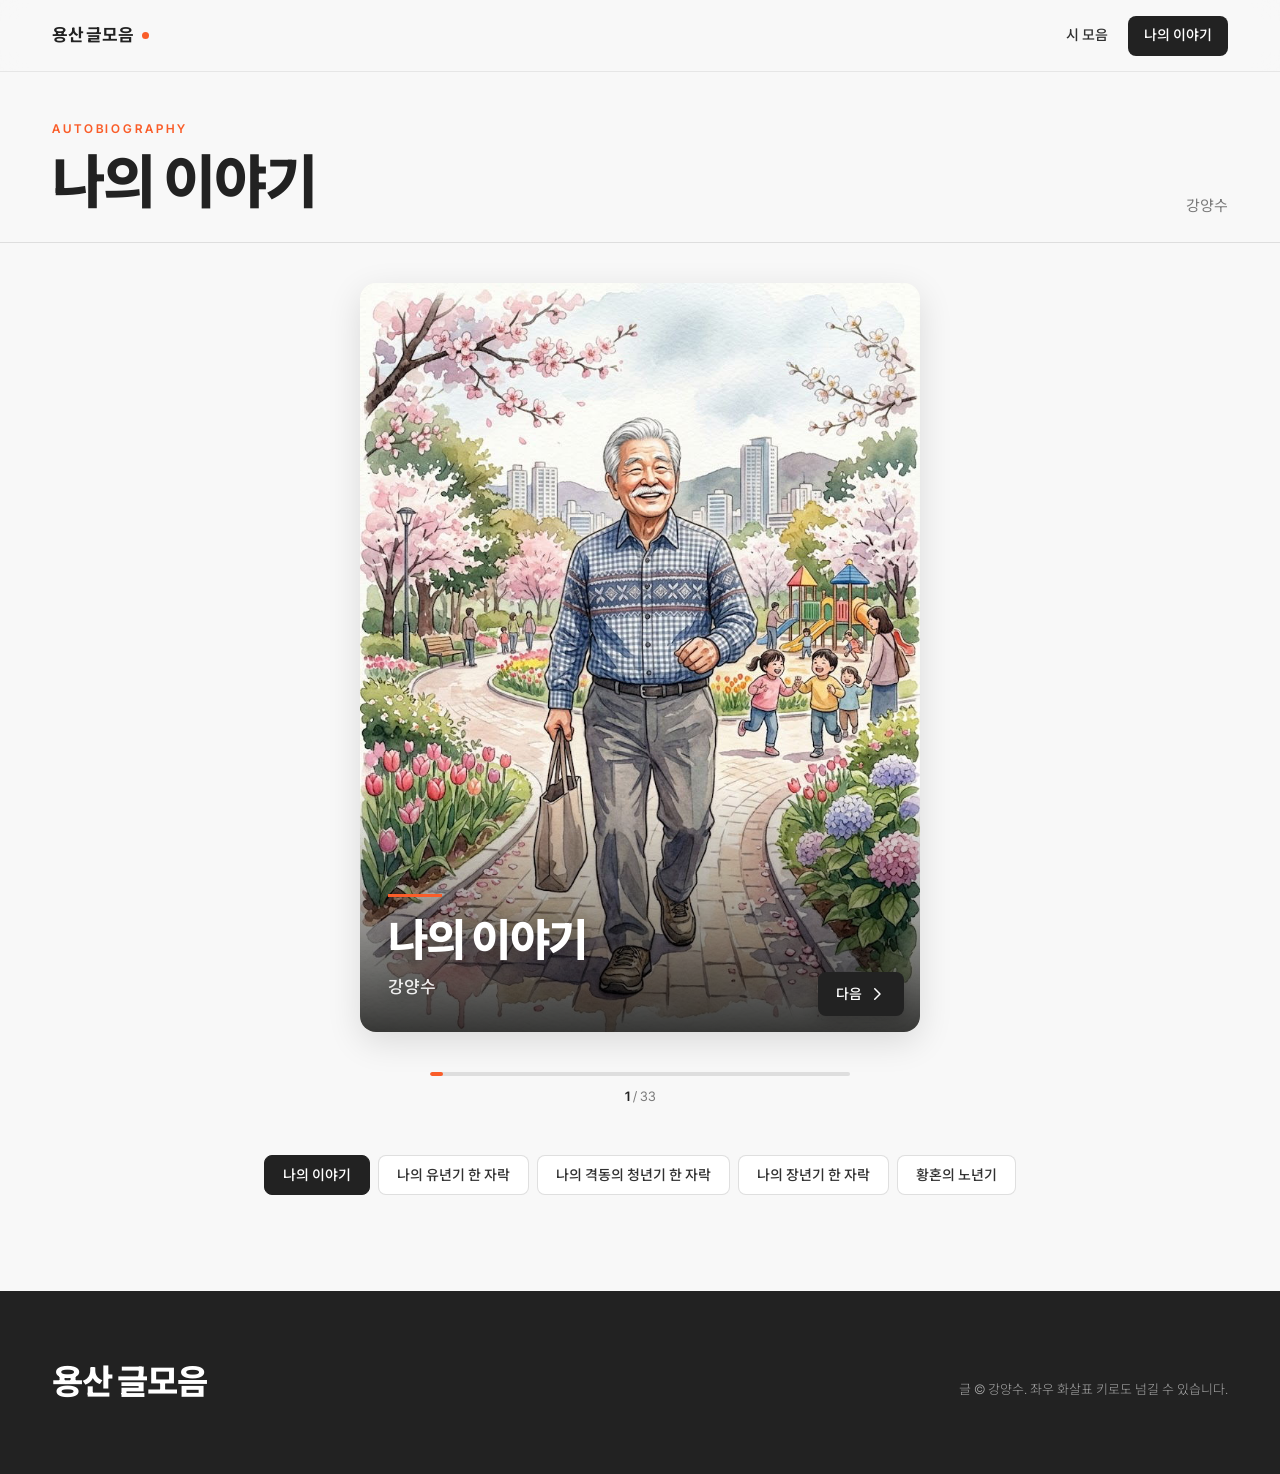
==== commit defc5d89: "넘기기·닫기 버튼을 그림과 글 옆으로 옮김 - 시 뷰어의 X 표를 "닫기" 글자 버튼으로 바꾸고,   그림 앞과 글 끝에 하나씩 달았다. - 「나의 이야기」의 앞뒤 버튼을 쪽마다 " ====
--- a/book.html
+++ b/book.html
@@ -46,20 +46,12 @@
   </div>
 
   <div class="container controls">
-    <button class="turn" id="prev" aria-label="이전 장">
-      <svg viewBox="0 0 24 24" aria-hidden="true"><path d="M15 5l-7 7 7 7"/></svg>
-    </button>
-
     <div class="progress-wrap">
       <div class="progress" role="progressbar" aria-valuemin="1" aria-valuemax="1" aria-valuenow="1" id="progress">
         <span id="progress-bar"></span>
       </div>
       <p class="progress-label"><span id="page-label">1</span> / <span id="page-total">1</span></p>
     </div>
-
-    <button class="turn" id="next" aria-label="다음 장">
-      <svg viewBox="0 0 24 24" aria-hidden="true"><path d="M9 5l7 7-7 7"/></svg>
-    </button>
   </div>
 
   <nav class="toc container" id="toc" aria-label="목차"></nav>
--- a/assets/style.css
+++ b/assets/style.css
@@ -636,8 +636,35 @@
 
 .viewer-figure figcaption { margin-top: 18px; text-align: center; font-size: 13px; }
 
+.viewer-side { display: flex; flex-direction: column; }
+
+/* 글 앞뒤로 놓이는 닫기 버튼 */
+.btn-close {
+  align-self: flex-start;
+  height: 40px;
+  padding: 0 20px;
+  border: 1px solid rgba(34, 34, 34, .18);
+  border-radius: var(--r-sm);
+  background: var(--white);
+  color: var(--text-2);
+  font: inherit;
+  font-size: 14px;
+  font-weight: 500;
+  cursor: pointer;
+  transition: var(--t);
+}
+.btn-close:hover { border-color: var(--accent); color: var(--accent); }
+
+.viewer-figure .btn-close { margin-bottom: 22px; }
+
+.viewer-side .btn-close {
+  align-self: flex-end;
+  margin: 0 44px 44px;
+}
+
 .viewer-text {
-  padding: 40px 44px 52px;
+  flex: 1;
+  padding: 40px 44px 32px;
   white-space: pre-wrap;
   font-size: 16px;
   font-weight: 300;
@@ -691,7 +718,6 @@
 .ctrl:hover { background: rgba(255, 255, 255, .3); }
 .ctrl svg { width: 22px; height: 22px; fill: none; stroke: currentColor; stroke-width: 2; stroke-linecap: round; stroke-linejoin: round; }
 
-.ctrl-close { top: 24px; right: 24px; }
 .ctrl-prev  { top: 50%; left: 24px;  transform: translateY(-50%); }
 .ctrl-next  { top: 50%; right: 24px; transform: translateY(-50%); }
 
@@ -712,10 +738,10 @@
   .viewer-body { grid-template-columns: 1fr; }
   .viewer-figure { padding: 24px; }
   .viewer-head { padding: 26px 26px 22px; }
-  .viewer-text { padding: 30px 26px 40px; }
+  .viewer-text { padding: 30px 26px 26px; }
+  .viewer-side .btn-close { margin: 0 26px 32px; }
   .ctrl-prev { left: 12px; }
   .ctrl-next { right: 12px; }
-  .ctrl-close { top: 16px; right: 16px; }
 }
 
 @media (max-width: 768px) {
--- a/assets/book.css
+++ b/assets/book.css
@@ -97,12 +97,15 @@
 /* ---------- 글 ---------- */
 
 .page-text {
+  position: relative;
   display: flex;
   flex-direction: column;
   background: var(--white);
   border-radius: var(--r-lg);
   box-shadow: 0 10px 34px rgba(0, 0, 0, .08);
   padding: clamp(28px, 3.4vw, 46px) clamp(24px, 3.2vw, 44px);
+  /* 오른쪽 아래 '다음' 버튼 자리 */
+  padding-bottom: 76px;
 }
 
 /* 글이 짧으면 가운데에, 길면 위에서부터 */
@@ -133,10 +136,11 @@
   line-height: 1.95;
 }
 
+/* 쪽 번호는 '다음' 버튼과 부딪히지 않게 왼쪽 아래에 둔다 */
 .page-no {
   flex: none;
   margin: 28px 0 0 !important;
-  text-align: right;
+  text-align: left;
   font-size: 12px !important;
   color: #b3aca6 !important;
   letter-spacing: .08em;
@@ -218,22 +222,34 @@
   margin-top: 40px;
 }
 
+/* 넘김 버튼 — 그림 왼쪽 아래, 글 오른쪽 아래 */
+
 .turn {
-  flex: none;
-  width: 48px;
-  height: 48px;
+  position: absolute;
+  bottom: 16px;
+  z-index: 2;
+  display: inline-flex;
+  align-items: center;
+  gap: 6px;
+  height: 44px;
+  padding: 0 18px;
   border: none;
   border-radius: var(--r-sm);
   background: var(--btn-bg);
   color: #fff;
+  font: inherit;
+  font-size: 14px;
+  font-weight: 500;
   cursor: pointer;
-  display: grid;
-  place-items: center;
+  box-shadow: 0 4px 16px rgba(0, 0, 0, .22);
   transition: background .3s ease, opacity .3s ease;
 }
 .turn:hover:not(:disabled) { background: var(--btn-bg-hover); }
-.turn:disabled { opacity: .28; cursor: default; }
-.turn svg { width: 22px; height: 22px; fill: none; stroke: currentColor; stroke-width: 2; stroke-linecap: round; stroke-linejoin: round; }
+.turn:disabled { opacity: 0; pointer-events: none; }
+.turn svg { width: 18px; height: 18px; fill: none; stroke: currentColor; stroke-width: 2; stroke-linecap: round; stroke-linejoin: round; }
+
+.turn-prev { left: 16px; }
+.turn-next { right: 16px; }
 
 .progress-wrap { width: min(420px, 52vw); }
 
